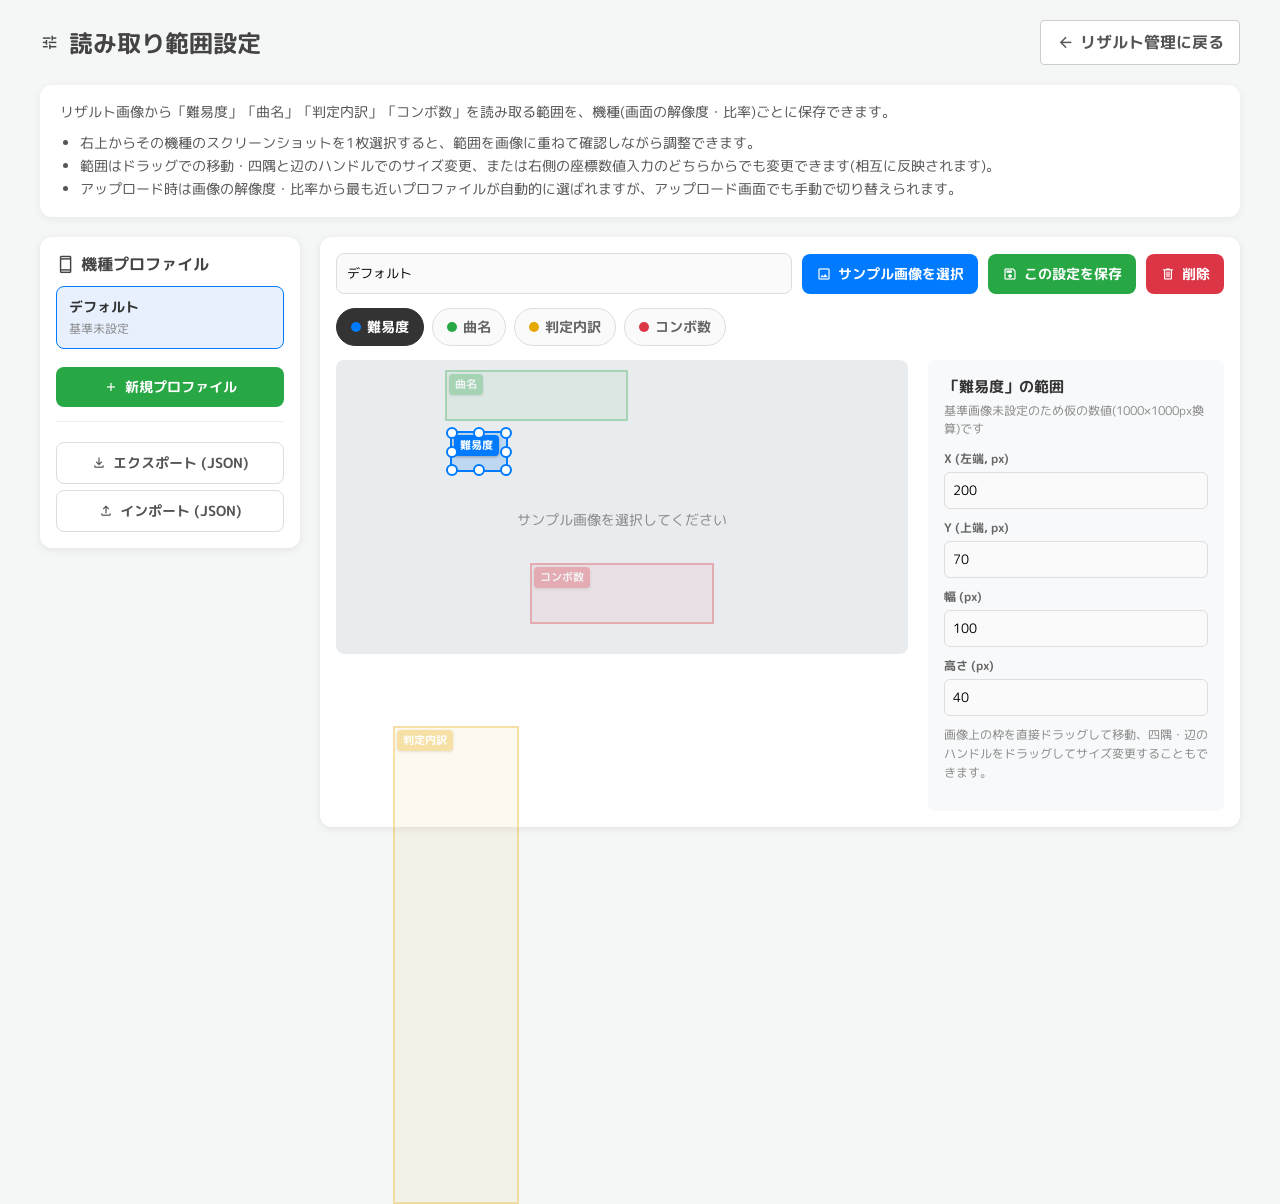
==== settings.html @ 617ba9f9 "Add files via upload" ====
<!DOCTYPE html>
<html lang="ja">
  <head>
    <meta charset="utf-8">
    <meta name="viewport" content="width=device-width, initial-scale=1">
    <title>読み取り範囲設定 - プロセカ リザルト管理</title>
    <link href="https://fonts.googleapis.com/css2?family=M+PLUS+Rounded+1c:wght@400;700&display=swap" rel="stylesheet">
    <link rel="stylesheet" href="https://fonts.googleapis.com/css2?family=Material+Symbols+Outlined:opsz,wght,FILL,GRAD@24,400,0,0" />

    <link rel="stylesheet" href="css/base.css">
    <link rel="stylesheet" href="css/settings.css">
  </head>
  <body>
    <div class="container">
      <div class="settings-header">
        <h2><span class="material-symbols-outlined">tune</span> 読み取り範囲設定</h2>
        <a class="btn-back-link" href="index.html"><span class="material-symbols-outlined">arrow_back</span> リザルト管理に戻る</a>
      </div>

      <div class="settings-intro">
        リザルト画像から「難易度」「曲名」「判定内訳」「コンボ数」を読み取る範囲を、機種(画面の解像度・比率)ごとに保存できます。
        <ul>
          <li>右上からその機種のスクリーンショットを1枚選択すると、範囲を画像に重ねて確認しながら調整できます。</li>
          <li>範囲はドラッグでの移動・四隅と辺のハンドルでのサイズ変更、または右側の座標数値入力のどちらからでも変更できます(相互に反映されます)。</li>
          <li>アップロード時は画像の解像度・比率から最も近いプロファイルが自動的に選ばれますが、アップロード画面でも手動で切り替えられます。</li>
        </ul>
      </div>

      <div class="settings-layout">
        <aside class="profile-sidebar">
          <h3><span class="material-symbols-outlined">smartphone</span> 機種プロファイル</h3>
          <div id="profile-list" class="profile-list"></div>
          <button id="btn-new-profile" class="btn btn-primary full-width">
            <span class="material-symbols-outlined" style="font-size:1rem;">add</span> 新規プロファイル
          </button>
          <hr>
          <button id="btn-export-profiles" class="btn btn-text full-width">
            <span class="material-symbols-outlined" style="font-size:1rem;">download</span> エクスポート (JSON)
          </button>
          <button id="btn-import-profiles" class="btn btn-text full-width">
            <span class="material-symbols-outlined" style="font-size:1rem;">upload</span> インポート (JSON)
          </button>
          <input type="file" id="import-file-input" accept="application/json" style="display:none;">
        </aside>

        <main class="editor-main">
          <div class="editor-toolbar">
            <input type="text" id="profile-name-input" placeholder="機種名 (例: iPhone13, GalaxyS23 など)">
            <label class="btn btn-secondary file-label">
              <span class="material-symbols-outlined" style="font-size:1rem;">image</span> サンプル画像を選択
              <input type="file" id="sample-image-input" accept="image/*" style="display:none;">
            </label>
            <button id="btn-save-profile" class="btn btn-primary">
              <span class="material-symbols-outlined" style="font-size:1rem;">save</span> この設定を保存
            </button>
            <button id="btn-delete-profile" class="btn btn-danger">
              <span class="material-symbols-outlined" style="font-size:1rem;">delete</span> 削除
            </button>
          </div>

          <div class="region-tabs" id="region-tabs"></div>

          <div class="editor-body">
            <div id="image-editor-container" class="image-editor-container">
              <div id="no-image-placeholder" class="no-image-placeholder">サンプル画像を選択してください</div>
              <img id="sample-img" style="display:none;" alt="サンプル画像">
            </div>

            <div class="coordinate-panel">
              <h3 id="coord-panel-title">範囲の座標</h3>
              <p class="coord-panel-hint" id="coord-panel-hint"></p>
              <label>X (左端, px)
                <input type="number" id="coord-x" min="0">
              </label>
              <label>Y (上端, px)
                <input type="number" id="coord-y" min="0">
              </label>
              <label>幅 (px)
                <input type="number" id="coord-w" min="1">
              </label>
              <label>高さ (px)
                <input type="number" id="coord-h" min="1">
              </label>
              <p class="coord-hint">画像上の枠を直接ドラッグして移動、四隅・辺のハンドルをドラッグしてサイズ変更することもできます。</p>
            </div>
          </div>
        </main>
      </div>
    </div>

    <script src="js/config.js"></script>
    <script src="js/utils.js"></script>
    <script src="js/device-profiles.js"></script>
    <script src="js/settings-page.js"></script>
  </body>
</html>
---- css/base.css ----
/*
 * base.css
 * -----------------------------------------------------------------------
 * ページ全体のレイアウト・フィルターコントロール・カードグリッドのスタイル。
 * 元のindex.htmlの<style>から移植し、以下を拡張しています。
 *   - 難易度タグの色は6色になったため、CSS上の固定クラスではなく
 *     JS側(config.js の getDiffColor)からインラインstyleで指定する方式に変更。
 *   - 並び替えモード+昇順/降順トグル、自己ベストのみスイッチ、
 *     ロード進捗バー、自己ベスト通知バナー、カードのコンボ数表示を追加。
 * -----------------------------------------------------------------------
 */

:root {
  --bg-color: #f4f7f6;
  --card-bg: #ffffff;
  --text-color: #333;
  --fc-color: #FF82FF;
  --accent-color: #AC3EE6; /* ローダーや総ミス数表示などの装飾用アクセント色(旧--diff-masterと同じ値を維持) */
  --sidebar-width: 200px;
  --active-color: #e8f0fe;
  --border-color: #ddd;
  --selected-border: #007bff;
}
body { font-family: 'M PLUS Rounded 1c', sans-serif; background-color: var(--bg-color); color: var(--text-color); margin: 0; padding: 20px; padding-bottom: 80px; }
.container { max-width: 1200px; margin: 0 auto; }
h2 { display: flex; align-items: center; gap: 10px; color: #444; }
.material-symbols-outlined { font-size: 1.2rem; vertical-align: sub; }

/* Auth Buttons & Top Controls */
.auth-section { text-align: right; margin-bottom: 20px; display: flex; justify-content: flex-end; align-items: center; gap: 10px; flex-wrap: wrap; }
.btn-auth {
  background-color: #4285f4; color: white; border: none; padding: 10px 20px;
  border-radius: 4px; cursor: pointer; font-weight: bold; display: inline-flex; align-items: center; gap: 8px;
}
.btn-auth:hover { background-color: #357ae8; }
.btn-signout { background-color: #dc3545; }
.btn-upload { background-color: #28a745; }

/* Mode Toggle Button Style */
.btn-mode {
  background-color: white; border: 1px solid #ccc; color: #555; padding: 10px 15px;
  border-radius: 4px; cursor: pointer; font-weight: bold; display: inline-flex; align-items: center; gap: 5px;
}
.btn-mode.active { background-color: #e8f0fe; color: #007bff; border-color: #007bff; }

/* Settings link (new) */
.btn-settings-link {
  background-color: white; border: 1px solid #ccc; color: #555; padding: 10px 15px;
  border-radius: 4px; cursor: pointer; font-weight: bold; display: inline-flex; align-items: center; gap: 5px;
  text-decoration: none;
}
.btn-settings-link:hover { background-color: #f0f0f0; }

#auth-status { margin-right: 10px; font-size: 0.9rem; color: #666; }

/* Controls */
.controls { background: white; padding: 20px; border-radius: 12px; box-shadow: 0 2px 8px rgba(0,0,0,0.08); margin-bottom: 20px; display: grid; grid-template-columns: repeat(auto-fit, minmax(160px, 1fr)); gap: 15px; align-items: end; }
.control-group { display: flex; flex-direction: column; min-width: 0; }
.control-group label { font-size: 0.8rem; font-weight: bold; color: #777; margin-bottom: 6px; display: flex; align-items: center; gap: 4px; }
select, input[type="number"], input[type="text"], input[type="file"] { padding: 10px; border: 1px solid var(--border-color); border-radius: 8px; font-family: inherit; background-color: #fafafa; min-width: 0; }

.range-inputs { display: flex; align-items: center; gap: 5px; }
.range-inputs input { width: 100%; min-width: 0; text-align: center; }

/* 並び替え: モード選択 + 昇順/降順トグルボタン */
.sort-controls-row { display: flex; flex-wrap: wrap; gap: 6px; }
.sort-controls-row select { flex: 1 1 90px; min-width: 0; }
.btn-sort-direction {
  display: flex; align-items: center; gap: 4px; padding: 10px 12px; border: 1px solid var(--border-color);
  border-radius: 8px; background: #fafafa; cursor: pointer; font-weight: bold; font-size: 0.85rem;
  white-space: nowrap; color: #555; flex-shrink: 0;
}
.btn-sort-direction:hover { background: #f0f0f0; border-color: #bbb; }
.btn-sort-direction .material-symbols-outlined { font-size: 1.1rem; vertical-align: middle; margin-right: 2px; }

/* 自己ベストのみ表示 トグルスイッチ */
.switch { position: relative; display: inline-block; width: 46px; height: 26px; flex-shrink: 0; }
.switch input { opacity: 0; width: 0; height: 0; }
.switch-slider { position: absolute; cursor: pointer; inset: 0; background-color: #ccc; transition: 0.2s; border-radius: 26px; }
.switch-slider::before { position: absolute; content: ""; height: 20px; width: 20px; left: 3px; bottom: 3px; background-color: white; transition: 0.2s; border-radius: 50%; box-shadow: 0 1px 3px rgba(0,0,0,0.3); }
.switch input:checked + .switch-slider { background-color: #28a745; }
.switch input:checked + .switch-slider::before { transform: translateX(20px); }

.status-bar { display: flex; justify-content: space-between; align-items: center; margin-bottom: 15px; font-size: 0.9rem; color: #666; font-weight: bold; flex-wrap: wrap; gap: 8px; }

/* 並び替え/絞り込み実行中のロード進捗バー */
.load-progress-wrap { display: none; height: 4px; background: #e6e6e6; border-radius: 2px; overflow: hidden; margin-bottom: 14px; }
.load-progress-bar { height: 100%; width: 0%; background: linear-gradient(90deg, #4285f4, #28a745); border-radius: 2px; transition: width 0.15s ease-out; }

/* 自己ベスト更新の通知バナー */
.notification-area { display: none; flex-direction: column; gap: 10px; margin-bottom: 20px; }
.best-notification {
  display: flex; align-items: center; gap: 12px; background: linear-gradient(135deg, #fff9e6, #fff3cd);
  border: 1px solid #ffe08a; border-radius: 10px; padding: 12px 16px; box-shadow: 0 2px 8px rgba(0,0,0,0.06);
  animation: best-pop 0.25s ease-out;
}
@keyframes best-pop { from { opacity: 0; transform: translateY(-6px); } to { opacity: 1; transform: translateY(0); } }
.best-notification-icon { font-size: 1.8rem !important; color: #e6a700; flex-shrink: 0; }
.best-notification-body { flex: 1; min-width: 0; }
.best-notification-title { font-weight: bold; color: #664d03; display: flex; align-items: center; gap: 8px; flex-wrap: wrap; word-break: break-word; }
.best-notification-diff { padding: 2px 8px; border-radius: 4px; color: white; font-size: 0.7rem; font-weight: bold; white-space: nowrap; flex-shrink: 0; }
.best-notification-detail { font-size: 0.85rem; color: #7a5c00; margin-top: 2px; }
.best-notification-close { background: none; border: none; font-size: 1.3rem; color: #a08030; cursor: pointer; padding: 4px 8px; flex-shrink: 0; line-height: 1; }
.best-notification-close:hover { color: #664d03; }

.grid { display: grid; grid-template-columns: repeat(auto-fill, minmax(240px, 1fr)); gap: 20px; }

/* Card */
.card { background: var(--card-bg); border-radius: 12px; overflow: hidden; box-shadow: 0 2px 5px rgba(0,0,0,0.05); transition: transform 0.2s, box-shadow 0.2s; display: flex; flex-direction: column; border: 2px solid transparent; position: relative; cursor: pointer; }
.card:hover { transform: translateY(-3px); box-shadow: 0 8px 15px rgba(0,0,0,0.1); }
.card.is-fc { border-color: var(--fc-color); }

/* Selection Mode Styles */
.card.selected { border-color: var(--selected-border); background-color: #f0f7ff; transform: scale(0.98); }
.card.selected::after { content: "check_circle"; font-family: 'Material Symbols Outlined'; position: absolute; top: 10px; right: 10px; font-size: 24px; color: var(--selected-border); z-index: 20; background: white; border-radius: 50%; }

.card-img-container { width: 100%; height: 140px; background-color: #e0e2e5; overflow: hidden; position: relative; display: flex; justify-content: center; align-items: center; }
.card-img { width: 100%; height: 100%; object-fit: contain; opacity: 0; transition: opacity 0.3s ease-in; position: relative; z-index: 2; }
.img-loader-spinner { position: absolute; width: 24px; height: 24px; border: 3px solid #ddd; border-top: 3px solid #999; border-radius: 50%; animation: spin 1s linear infinite; z-index: 1; }

.fc-badge { position: absolute; top: 8px; right: 8px; background: var(--fc-color); color: white; padding: 4px 10px; border-radius: 20px; font-weight: bold; font-size: 0.75rem; box-shadow: 0 2px 4px rgba(0,0,0,0.2); display: flex; align-items: center; gap: 4px; z-index: 3; white-space: nowrap; }

/* Overlay Actions (Edit/Delete) */
.card-overlay-actions { position: absolute; bottom: 8px; right: 8px; display: flex; gap: 6px; z-index: 10; opacity: 0; transition: opacity 0.2s; }
.card:hover .card-overlay-actions { opacity: 1; }
.card.select-mode-active .card-overlay-actions { display: none !important; } /* Hide in select mode */

.btn-overlay { width: 32px; height: 32px; border-radius: 50%; background: rgba(255, 255, 255, 0.95); border: 1px solid #ddd; display: flex; justify-content: center; align-items: center; cursor: pointer; box-shadow: 0 2px 5px rgba(0,0,0,0.2); color: #555; transition: all 0.2s; }
.btn-overlay:hover { transform: scale(1.1); color: #007bff; }
.btn-overlay.del:hover { color: #dc3545; background: #fff5f5; }

.card-body { padding: 12px; flex-grow: 1; display: flex; flex-direction: column; min-width: 0; }
.song-meta { display: flex; gap: 6px; margin-bottom: 8px; font-size: 0.75rem; flex-wrap: wrap; }
.tag { padding: 4px 8px; border-radius: 4px; font-weight: bold; color: white; letter-spacing: 0.5px; white-space: nowrap; }
.tag.lvl { background-color: #555; }
.song-title { font-weight: bold; font-size: 0.95rem; margin-bottom: 12px; line-height: 1.4; word-break: break-word; overflow-wrap: break-word; }
.score-info { font-size: 0.9rem; color: #666; display: flex; justify-content: space-between; align-items: center; border-top: 1px solid #f0f0f0; padding-top: 8px; margin-top: auto; gap: 8px; }
.score-info-label { display: flex; align-items: center; gap: 4px; white-space: nowrap; }
.miss-val { font-weight: bold; }
.miss-val.zero { color: var(--fc-color); }

/* コンボ数表示 (新規) */
.combo-info { font-size: 0.8rem; color: #888; display: flex; align-items: center; justify-content: space-between; gap: 8px; margin-top: 6px; padding-top: 6px; border-top: 1px dashed #eee; }
.combo-info-label { display: flex; align-items: center; gap: 4px; white-space: nowrap; }
.combo-val { font-weight: bold; color: #555; }

#loader { display: none; flex-direction: column; align-items: center; margin-top: 50px; color: #666; }
.spinner { width: 40px; height: 40px; border: 4px solid #eee; border-top: 4px solid var(--accent-color); border-radius: 50%; animation: spin 1s linear infinite; margin-bottom: 10px; }
@keyframes spin { 0% { transform: rotate(0deg); } 100% { transform: rotate(360deg); } }

.close-btn { position: absolute; top: 20px; right: 30px; color: #fff; font-size: 40px; font-weight: bold; cursor: pointer; z-index: 1001; transition: color 0.2s; }
.close-btn:hover { color: var(--fc-color); }
---- css/settings.css ----
/*
 * settings.css
 * -----------------------------------------------------------------------
 * 設定ページ(settings.html)専用のスタイル。
 * 機種プロファイルの一覧・読み取り範囲のビジュアルエディタ(ドラッグ&リサイズ)・
 * 座標数値入力パネルのレイアウトを定義します。
 * -----------------------------------------------------------------------
 */

.settings-header { display: flex; align-items: center; justify-content: space-between; margin-bottom: 20px; flex-wrap: wrap; gap: 10px; }
.settings-header h2 { margin: 0; }
.btn-back-link {
  background-color: white; border: 1px solid #ccc; color: #555; padding: 10px 15px;
  border-radius: 4px; cursor: pointer; font-weight: bold; display: inline-flex; align-items: center; gap: 5px;
  text-decoration: none; flex-shrink: 0;
}
.btn-back-link:hover { background-color: #f0f0f0; }

.settings-intro { background: white; padding: 16px 20px; border-radius: 12px; box-shadow: 0 2px 8px rgba(0,0,0,0.06); margin-bottom: 20px; font-size: 0.9rem; color: #555; line-height: 1.6; }
.settings-intro ul { margin: 8px 0 0 0; padding-left: 20px; }

.settings-layout { display: flex; gap: 20px; align-items: flex-start; flex-wrap: wrap; }

/* --- 左: プロファイル一覧 --- */
.profile-sidebar { width: 260px; flex-shrink: 0; background: white; border-radius: 12px; box-shadow: 0 2px 8px rgba(0,0,0,0.08); padding: 16px; box-sizing: border-box; }
.profile-sidebar h3 { margin: 0 0 10px 0; font-size: 1rem; color: #444; display: flex; align-items: center; gap: 6px; }
.profile-list { display: flex; flex-direction: column; gap: 6px; margin-bottom: 12px; max-height: 420px; overflow-y: auto; }
.profile-list-item { padding: 10px 12px; border-radius: 8px; border: 1px solid var(--border-color); cursor: pointer; transition: background 0.15s, border-color 0.15s; min-width: 0; }
.profile-list-item:hover { background-color: #f5f7fa; }
.profile-list-item.active { background-color: var(--active-color); border-color: #007bff; }
.profile-list-item-name { font-weight: bold; font-size: 0.9rem; white-space: nowrap; overflow: hidden; text-overflow: ellipsis; }
.profile-list-item-meta { font-size: 0.75rem; color: #888; margin-top: 2px; }

.btn { border: none; border-radius: 8px; padding: 10px 14px; font-weight: bold; cursor: pointer; font-family: inherit; font-size: 0.85rem; display: inline-flex; align-items: center; justify-content: center; gap: 6px; }
.btn.full-width { width: 100%; box-sizing: border-box; margin-top: 6px; }
.btn-primary { background-color: #28a745; color: white; }
.btn-primary:hover { background-color: #218838; }
.btn-secondary { background-color: #007bff; color: white; }
.btn-secondary:hover { background-color: #0069d9; }
.btn-danger { background-color: #dc3545; color: white; }
.btn-danger:hover { background-color: #c82333; }
.btn-danger:disabled { background-color: #eee; color: #aaa; cursor: not-allowed; }
.btn-text { background: none; color: #555; border: 1px solid var(--border-color); }
.btn-text:hover { background-color: #f0f0f0; }

.profile-sidebar hr { border: none; border-top: 1px solid #eee; margin: 14px 0; }

/* --- 右: エディタ本体 --- */
.editor-main { flex: 1; min-width: 320px; background: white; border-radius: 12px; box-shadow: 0 2px 8px rgba(0,0,0,0.08); padding: 16px; box-sizing: border-box; display: flex; flex-direction: column; gap: 14px; }

.editor-toolbar { display: flex; flex-wrap: wrap; gap: 10px; align-items: center; }
.editor-toolbar input[type="text"] { flex: 1 1 180px; min-width: 120px; padding: 10px; border: 1px solid var(--border-color); border-radius: 8px; font-family: inherit; background-color: #fafafa; }
.file-label { position: relative; overflow: hidden; }

/* --- 範囲タブ --- */
.region-tabs { display: flex; gap: 8px; flex-wrap: wrap; }
.region-tab {
  display: flex; align-items: center; gap: 6px; padding: 8px 14px; border-radius: 20px; border: 1px solid var(--border-color);
  background: #fafafa; cursor: pointer; font-weight: bold; font-size: 0.85rem; color: #666; font-family: inherit;
}
.region-tab:hover { background: #f0f0f0; }
.region-tab.active { background-color: #333; color: white; border-color: #333; }
.region-tab-dot { width: 10px; height: 10px; border-radius: 50%; flex-shrink: 0; }

/* --- エディタ本体レイアウト --- */
.editor-body { display: flex; gap: 20px; flex-wrap: wrap; align-items: flex-start; }

.image-editor-container {
  position: relative; flex: 2 1 420px; min-width: 280px; background: #e9ecef; border-radius: 8px;
  padding: 30px 4px 4px 4px; box-sizing: border-box; overflow: visible; user-select: none;
}
#sample-img { display: block; width: 100%; height: auto; border-radius: 4px; pointer-events: none; user-select: none; }
.no-image-placeholder {
  display: flex; align-items: center; justify-content: center; text-align: center; white-space: pre-line;
  min-height: 260px; color: #888; font-size: 0.9rem; padding: 20px; box-sizing: border-box; line-height: 1.6;
}

/* --- 読み取り範囲ボックス --- */
.region-box {
  position: absolute; box-sizing: border-box; border: 2px solid var(--region-color, #007bff);
  background-color: var(--region-color-bg, rgba(0,123,255,0.15)); touch-action: none; overflow: visible;
  transition: opacity 0.15s;
}
.region-box.inactive-region { opacity: 0.35; pointer-events: none; z-index: 1; }
.region-box.active-region { opacity: 1; pointer-events: auto; z-index: 6; cursor: move; }

.region-box-label {
  position: absolute; top: 2px; left: 2px; color: white; font-size: 0.7rem; font-weight: bold;
  padding: 2px 6px; border-radius: 4px; white-space: nowrap; pointer-events: none; box-shadow: 0 1px 3px rgba(0,0,0,0.3);
}

.region-handle {
  position: absolute; width: 12px; height: 12px; background: white; border: 2px solid var(--region-color, #007bff);
  border-radius: 50%; box-sizing: border-box; touch-action: none; z-index: 7;
}
.region-box.inactive-region .region-handle { display: none; }

.handle-nw { top: -6px; left: -6px; cursor: nwse-resize; }
.handle-n  { top: -6px; left: 50%; transform: translateX(-50%); cursor: ns-resize; }
.handle-ne { top: -6px; right: -6px; cursor: nesw-resize; }
.handle-w  { top: 50%; left: -6px; transform: translateY(-50%); cursor: ew-resize; }
.handle-e  { top: 50%; right: -6px; transform: translateY(-50%); cursor: ew-resize; }
.handle-sw { bottom: -6px; left: -6px; cursor: nesw-resize; }
.handle-s  { bottom: -6px; left: 50%; transform: translateX(-50%); cursor: ns-resize; }
.handle-se { bottom: -6px; right: -6px; cursor: nwse-resize; }

/* --- 座標数値パネル --- */
.coordinate-panel { flex: 1 1 220px; min-width: 200px; background: #f8f9fa; border-radius: 8px; padding: 16px; box-sizing: border-box; }
.coordinate-panel h3 { margin: 0 0 4px 0; font-size: 0.95rem; color: #333; }
.coord-panel-hint { margin: 0 0 12px 0; font-size: 0.75rem; color: #888; }
.coordinate-panel label { display: block; font-size: 0.78rem; font-weight: bold; color: #666; margin-bottom: 10px; }
.coordinate-panel input[type="number"] { width: 100%; box-sizing: border-box; margin-top: 4px; padding: 8px; border: 1px solid var(--border-color); border-radius: 6px; font-family: inherit; }
.coord-hint { font-size: 0.78rem; color: #888; line-height: 1.5; margin-top: 4px; }

@media (max-width: 720px) {
  .settings-layout { flex-direction: column; }
  .profile-sidebar { width: 100%; }
}
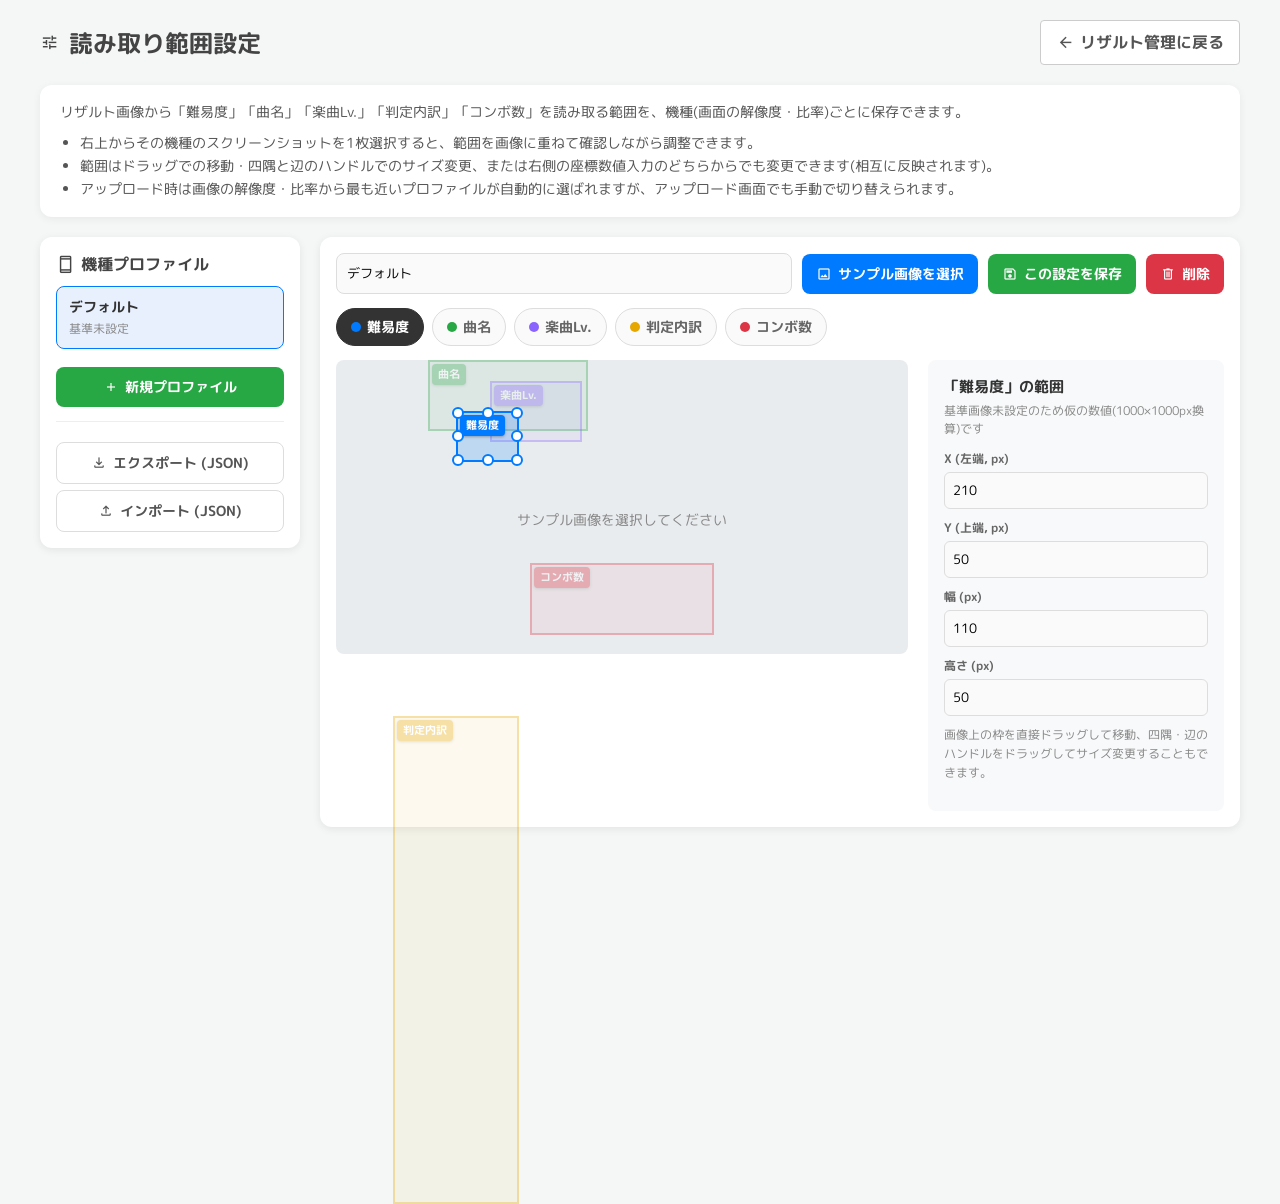
==== commit 817503d7: "Add files via upload" ====
--- a/settings.html
+++ b/settings.html
@@ -14,11 +14,11 @@
     <div class="container">
       <div class="settings-header">
         <h2><span class="material-symbols-outlined">tune</span> 読み取り範囲設定</h2>
-        <a class="btn-back-link" href="index.html"><span class="material-symbols-outlined">arrow_back</span> リザルト管理に戻る</a>
+        <a id="settings-back-link" class="btn-back-link" href="index.html"><span class="material-symbols-outlined">arrow_back</span> リザルト管理に戻る</a>
       </div>
 
       <div class="settings-intro">
-        リザルト画像から「難易度」「曲名」「判定内訳」「コンボ数」を読み取る範囲を、機種(画面の解像度・比率)ごとに保存できます。
+        リザルト画像から「難易度」「曲名」「楽曲Lv.」「判定内訳」「コンボ数」を読み取る範囲を、機種(画面の解像度・比率)ごとに保存できます。
         <ul>
           <li>右上からその機種のスクリーンショットを1枚選択すると、範囲を画像に重ねて確認しながら調整できます。</li>
           <li>範囲はドラッグでの移動・四隅と辺のハンドルでのサイズ変更、または右側の座標数値入力のどちらからでも変更できます(相互に反映されます)。</li>
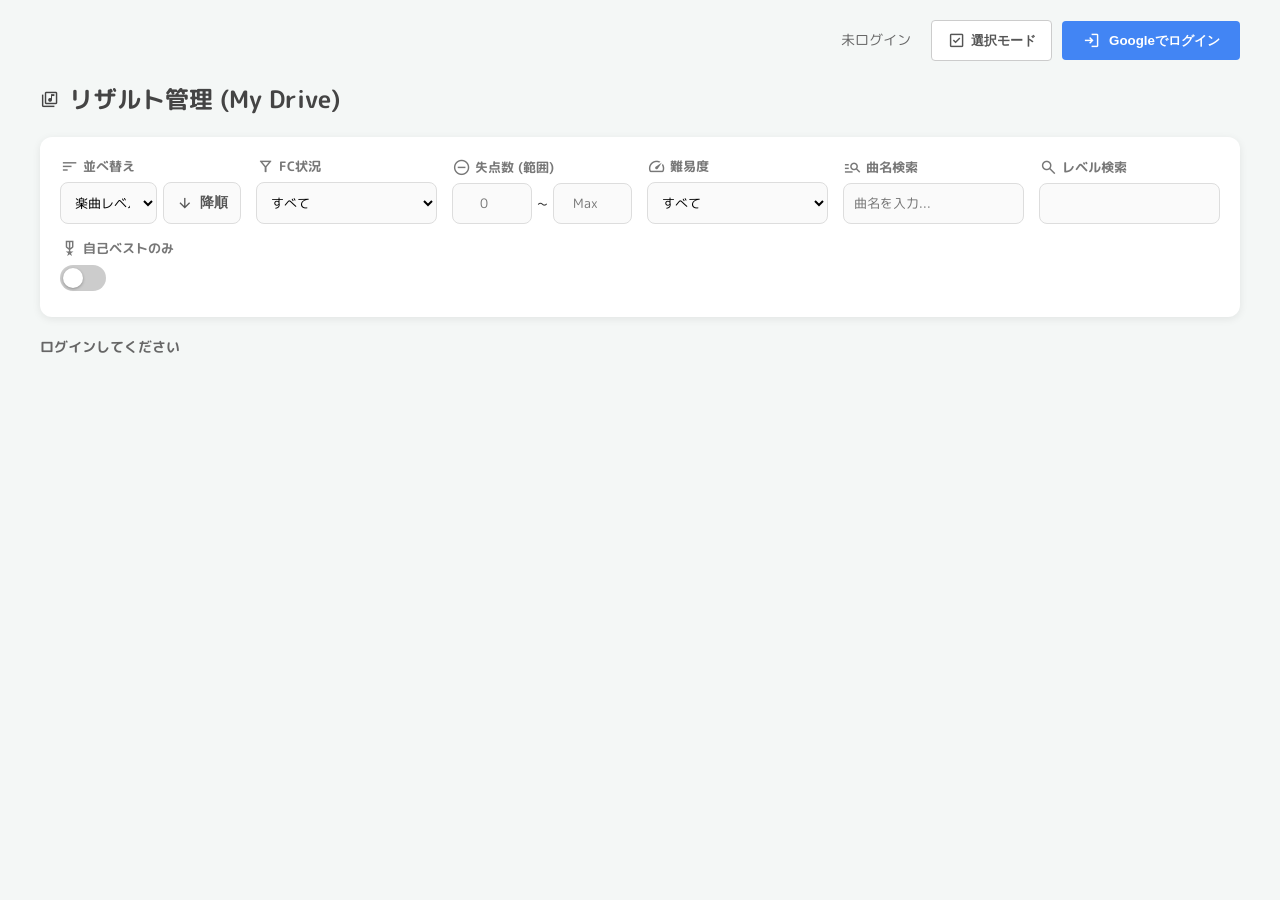
==== commit 2d3acfba: "Add files via upload" ====
--- a/settings.html
+++ b/settings.html
@@ -4,93 +4,23 @@
     <meta charset="utf-8">
     <meta name="viewport" content="width=device-width, initial-scale=1">
     <title>読み取り範囲設定 - プロセカ リザルト管理</title>
-    <link href="https://fonts.googleapis.com/css2?family=M+PLUS+Rounded+1c:wght@400;700&display=swap" rel="stylesheet">
-    <link rel="stylesheet" href="https://fonts.googleapis.com/css2?family=Material+Symbols+Outlined:opsz,wght,FILL,GRAD@24,400,0,0" />
-
-    <link rel="stylesheet" href="css/base.css">
-    <link rel="stylesheet" href="css/settings.css">
+    <!--
+      読み取り設定は index.html 内のモーダルに統合されました。
+      (別ページに遷移するとログイン状態が失われてしまう問題があったため)
+      このファイルは、旧ブックマークや旧リンクからのアクセス用に残してある
+      リダイレクト専用ページです。
+    -->
+    <script>
+      location.replace('index.html?openSettings=1');
+    </script>
   </head>
   <body>
-    <div class="container">
-      <div class="settings-header">
-        <h2><span class="material-symbols-outlined">tune</span> 読み取り範囲設定</h2>
-        <a id="settings-back-link" class="btn-back-link" href="index.html"><span class="material-symbols-outlined">arrow_back</span> リザルト管理に戻る</a>
-      </div>
-
-      <div class="settings-intro">
-        リザルト画像から「難易度」「曲名」「楽曲Lv.」「判定内訳」「コンボ数」を読み取る範囲を、機種(画面の解像度・比率)ごとに保存できます。
-        <ul>
-          <li>右上からその機種のスクリーンショットを1枚選択すると、範囲を画像に重ねて確認しながら調整できます。</li>
-          <li>範囲はドラッグでの移動・四隅と辺のハンドルでのサイズ変更、または右側の座標数値入力のどちらからでも変更できます(相互に反映されます)。</li>
-          <li>アップロード時は画像の解像度・比率から最も近いプロファイルが自動的に選ばれますが、アップロード画面でも手動で切り替えられます。</li>
-        </ul>
-      </div>
-
-      <div class="settings-layout">
-        <aside class="profile-sidebar">
-          <h3><span class="material-symbols-outlined">smartphone</span> 機種プロファイル</h3>
-          <div id="profile-list" class="profile-list"></div>
-          <button id="btn-new-profile" class="btn btn-primary full-width">
-            <span class="material-symbols-outlined" style="font-size:1rem;">add</span> 新規プロファイル
-          </button>
-          <hr>
-          <button id="btn-export-profiles" class="btn btn-text full-width">
-            <span class="material-symbols-outlined" style="font-size:1rem;">download</span> エクスポート (JSON)
-          </button>
-          <button id="btn-import-profiles" class="btn btn-text full-width">
-            <span class="material-symbols-outlined" style="font-size:1rem;">upload</span> インポート (JSON)
-          </button>
-          <input type="file" id="import-file-input" accept="application/json" style="display:none;">
-        </aside>
-
-        <main class="editor-main">
-          <div class="editor-toolbar">
-            <input type="text" id="profile-name-input" placeholder="機種名 (例: iPhone13, GalaxyS23 など)">
-            <label class="btn btn-secondary file-label">
-              <span class="material-symbols-outlined" style="font-size:1rem;">image</span> サンプル画像を選択
-              <input type="file" id="sample-image-input" accept="image/*" style="display:none;">
-            </label>
-            <button id="btn-save-profile" class="btn btn-primary">
-              <span class="material-symbols-outlined" style="font-size:1rem;">save</span> この設定を保存
-            </button>
-            <button id="btn-delete-profile" class="btn btn-danger">
-              <span class="material-symbols-outlined" style="font-size:1rem;">delete</span> 削除
-            </button>
-          </div>
-
-          <div class="region-tabs" id="region-tabs"></div>
-
-          <div class="editor-body">
-            <div id="image-editor-container" class="image-editor-container">
-              <div id="no-image-placeholder" class="no-image-placeholder">サンプル画像を選択してください</div>
-              <img id="sample-img" style="display:none;" alt="サンプル画像">
-            </div>
-
-            <div class="coordinate-panel">
-              <h3 id="coord-panel-title">範囲の座標</h3>
-              <p class="coord-panel-hint" id="coord-panel-hint"></p>
-              <label>X (左端, px)
-                <input type="number" id="coord-x" min="0">
-              </label>
-              <label>Y (上端, px)
-                <input type="number" id="coord-y" min="0">
-              </label>
-              <label>幅 (px)
-                <input type="number" id="coord-w" min="1">
-              </label>
-              <label>高さ (px)
-                <input type="number" id="coord-h" min="1">
-              </label>
-              <p class="coord-hint">画像上の枠を直接ドラッグして移動、四隅・辺のハンドルをドラッグしてサイズ変更することもできます。</p>
-            </div>
-          </div>
-        </main>
-      </div>
-    </div>
-
-    <script src="js/config.js"></script>
-    <script src="js/utils.js"></script>
-    <script src="js/device-profiles.js"></script>
-    <script src="js/settings-page.js"></script>
+    <noscript>
+      読み取り設定は index.html に統合されました。
+      <a href="index.html?openSettings=1">こちらをクリックしてください。</a>
+    </noscript>
+    <p>読み取り設定は index.html に統合されました。移動中です…<br>
+      移動しない場合は <a href="index.html?openSettings=1">こちらをクリックしてください。</a>
+    </p>
   </body>
 </html>
